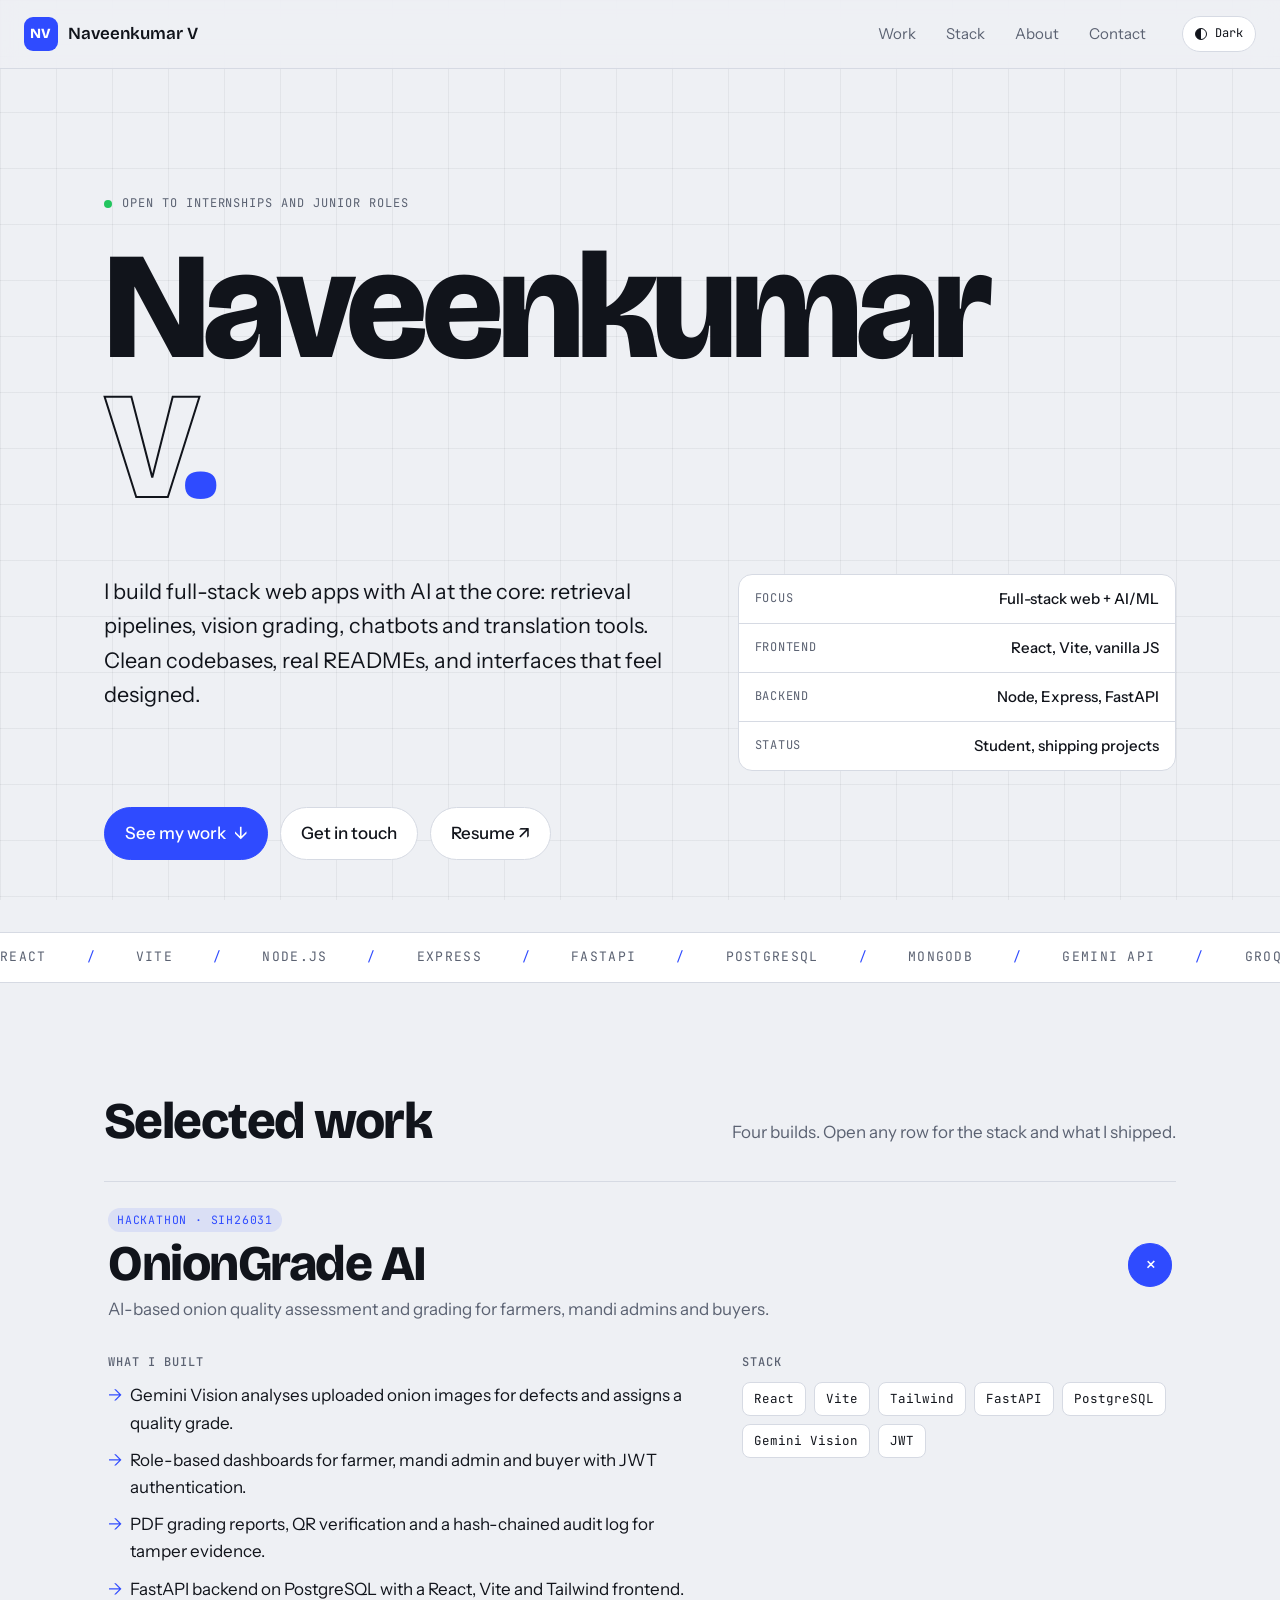
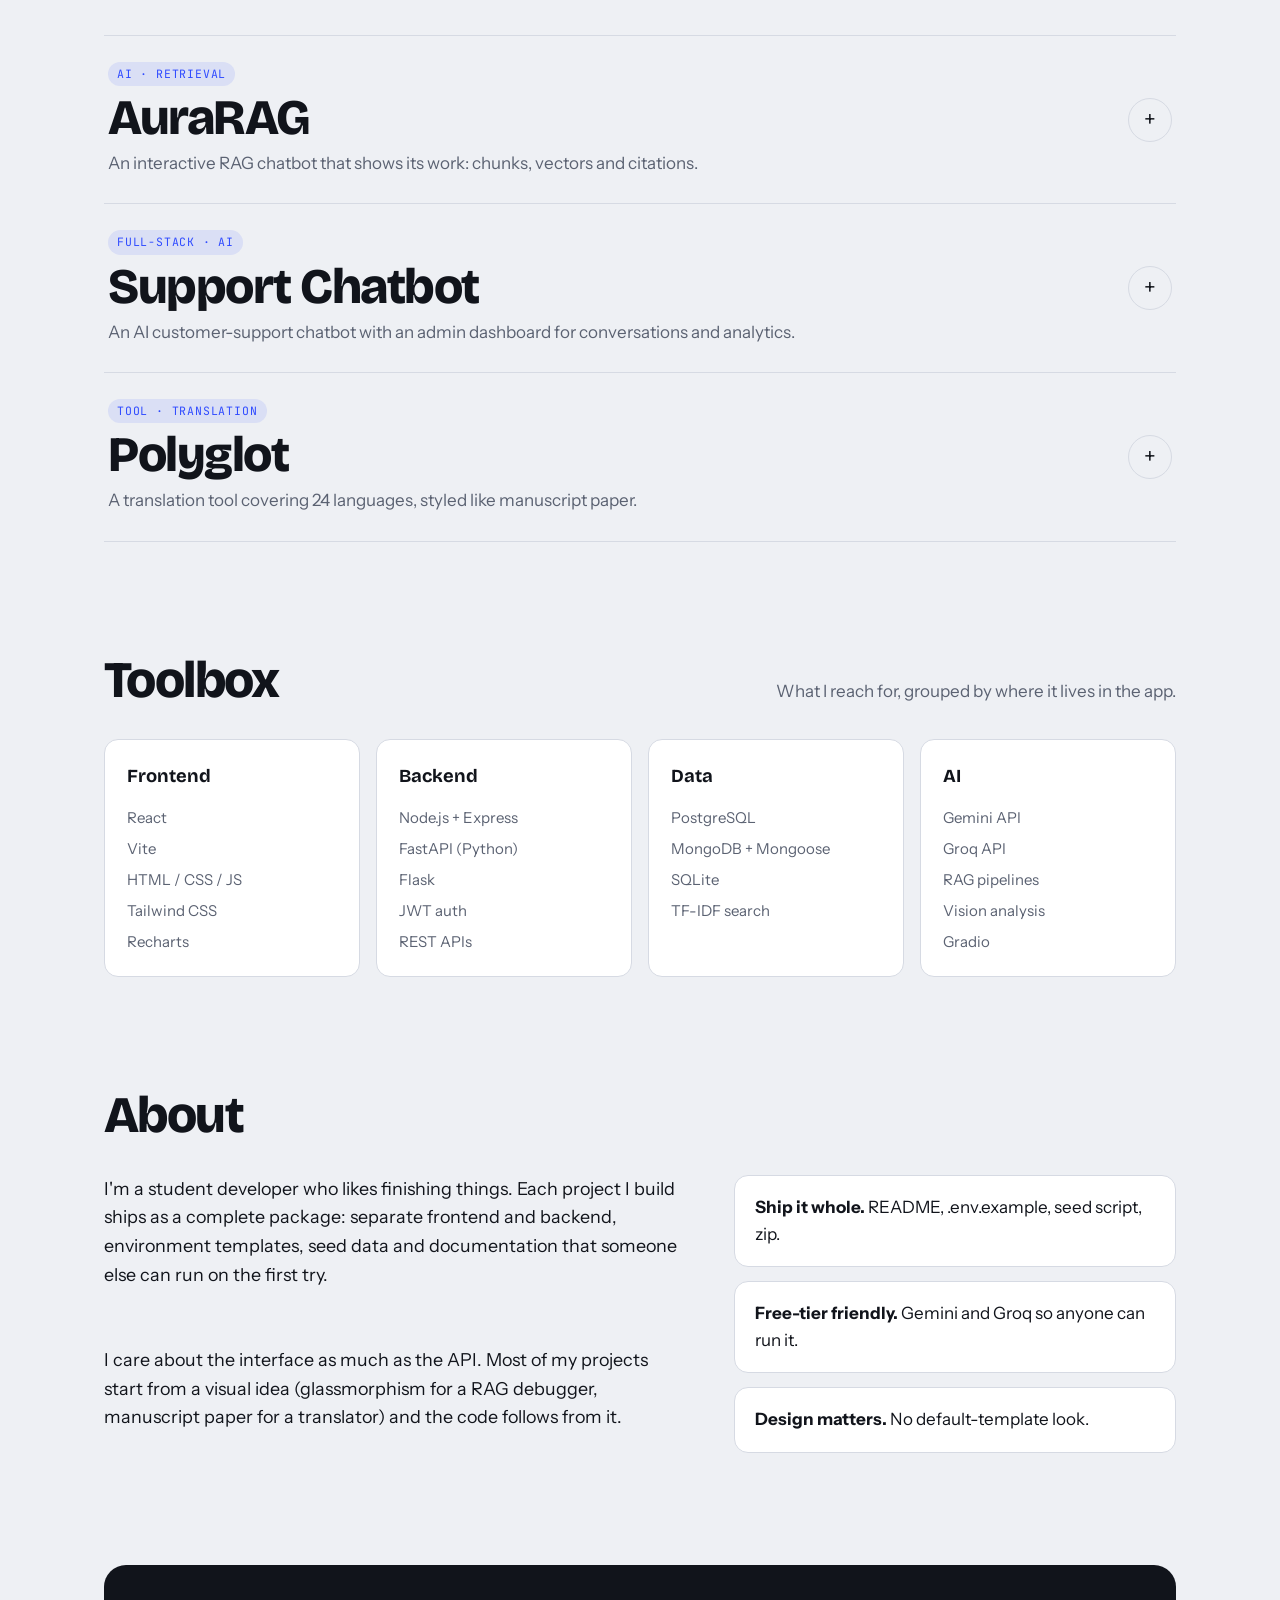
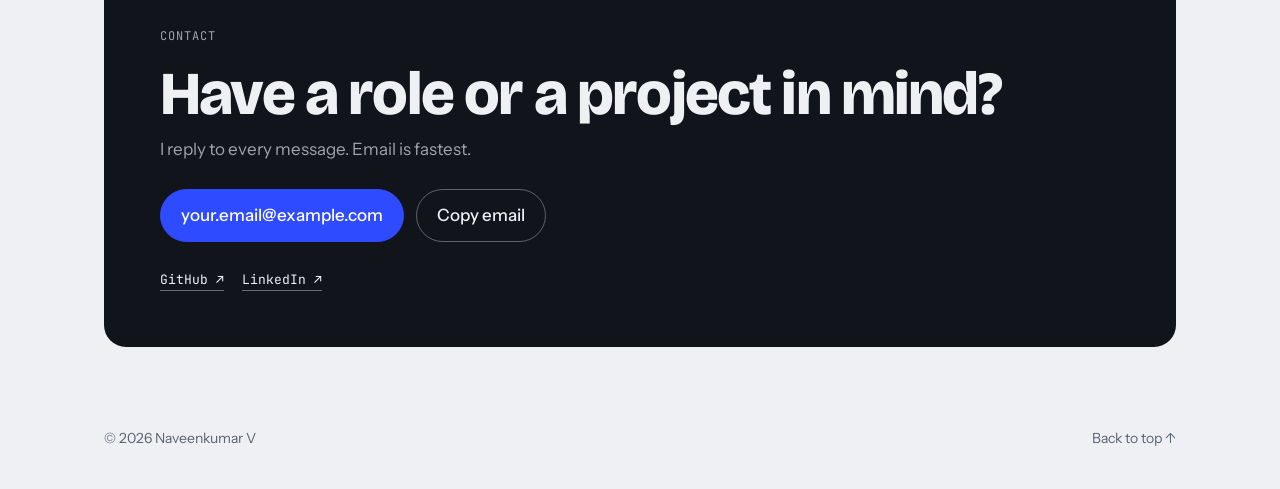
==== portfolio/index.html @ d22dcb15 "first commit" ====
<!doctype html>
<html lang="en">
<head>
  <meta charset="utf-8" />
  <meta name="viewport" content="width=device-width, initial-scale=1" />
  <title>Naveenkumar V — Full-Stack Developer</title>
  <meta name="description" content="Portfolio of Naveenkumar V, a full-stack developer building AI-powered web applications." />
  <meta name="theme-color" content="#2f4bff" />
  <link rel="icon" type="image/svg+xml" href="favicon.svg" />
  <meta property="og:type" content="website" />
  <meta property="og:title" content="Naveenkumar V — Full-Stack Developer" />
  <meta property="og:description" content="Full-stack web apps with AI at the core: RAG, vision grading, chatbots and translation tools." />
  <meta name="twitter:card" content="summary" />
  <link rel="preconnect" href="https://fonts.googleapis.com" />
  <link rel="preconnect" href="https://fonts.gstatic.com" crossorigin />
  <link href="https://fonts.googleapis.com/css2?family=Bricolage+Grotesque:opsz,wght@12..96,400;12..96,600;12..96,800&family=Instrument+Sans:wght@400;500;600&family=JetBrains+Mono:wght@400;500&display=swap" rel="stylesheet" />
  <link rel="stylesheet" href="style.css" />
  <script>
    // Apply saved theme before paint to avoid a flash
    try {
      var t = localStorage.getItem("theme");
      if (t) document.documentElement.setAttribute("data-theme", t);
    } catch (e) {}
    document.documentElement.classList.add("js");
  </script>
</head>
<body>
  <a class="skip" href="#work">Skip to projects</a>

  <header class="nav" id="top">
    <a class="brand" href="#top" aria-label="Naveenkumar V, home">
      <span class="brand-mark">NV</span>
      <span class="brand-name">Naveenkumar V</span>
    </a>
    <nav class="nav-links" aria-label="Primary">
      <a href="#work">Work</a>
      <a href="#stack">Stack</a>
      <a href="#about">About</a>
      <a href="#contact">Contact</a>
    </nav>
    <button class="theme-toggle" id="themeToggle" type="button" aria-label="Toggle light and dark theme">
      <span class="theme-dot"></span>
      <span class="theme-label" id="themeLabel">Dark</span>
    </button>
  </header>

  <main>
    <!-- HERO -->
    <section class="hero wrap">
      <p class="eyebrow reveal"><span class="pulse"></span> Open to internships and junior roles</p>
      <h1 class="hero-title reveal">
        <span>Naveenkumar</span>
        <span class="outline">V<span class="dot">.</span></span>
      </h1>
      <div class="hero-grid">
        <p class="hero-lede reveal">
          I build full-stack web apps with AI at the core: retrieval pipelines,
          vision grading, chatbots and translation tools. Clean codebases, real
          READMEs, and interfaces that feel designed.
        </p>
        <dl class="specs reveal" aria-label="Quick facts">
          <div><dt>Focus</dt><dd>Full-stack web + AI/ML</dd></div>
          <div><dt>Frontend</dt><dd>React, Vite, vanilla JS</dd></div>
          <div><dt>Backend</dt><dd>Node, Express, FastAPI</dd></div>
          <div><dt>Status</dt><dd>Student, shipping projects</dd></div>
        </dl>
      </div>
      <div class="hero-cta reveal">
        <a class="btn primary" href="#work">See my work <span aria-hidden="true">↓</span></a>
        <a class="btn" href="#contact">Get in touch</a>
        <a class="btn" id="resumeLink" href="#" hidden target="_blank" rel="noopener">Resume ↗</a>
      </div>
    </section>

    <!-- MARQUEE -->
    <div class="marquee" aria-hidden="true">
      <div class="marquee-track">
        <span>React</span><span>Vite</span><span>Node.js</span><span>Express</span><span>FastAPI</span>
        <span>PostgreSQL</span><span>MongoDB</span><span>Gemini API</span><span>Groq</span><span>RAG</span>
        <span>JWT Auth</span><span>Tailwind</span>
        <span>React</span><span>Vite</span><span>Node.js</span><span>Express</span><span>FastAPI</span>
        <span>PostgreSQL</span><span>MongoDB</span><span>Gemini API</span><span>Groq</span><span>RAG</span>
        <span>JWT Auth</span><span>Tailwind</span>
      </div>
    </div>

    <!-- WORK -->
    <section class="wrap section" id="work">
      <div class="section-head reveal">
        <h2>Selected work</h2>
        <p class="muted">Four builds. Open any row for the stack and what I shipped.</p>
      </div>
      <ul class="projects" id="projectList"></ul>
    </section>

    <!-- STACK -->
    <section class="wrap section" id="stack">
      <div class="section-head reveal">
        <h2>Toolbox</h2>
        <p class="muted">What I reach for, grouped by where it lives in the app.</p>
      </div>
      <div class="stack-grid" id="stackGrid"></div>
    </section>

    <!-- ABOUT -->
    <section class="wrap section about" id="about">
      <div class="section-head reveal">
        <h2>About</h2>
      </div>
      <div class="about-body">
        <p class="reveal">
          I'm a student developer who likes finishing things. Each project I
          build ships as a complete package: separate frontend and backend,
          environment templates, seed data and documentation that someone else
          can run on the first try.
        </p>
        <p class="reveal">
          I care about the interface as much as the API. Most of my projects
          start from a visual idea (glassmorphism for a RAG debugger, manuscript
          paper for a translator) and the code follows from it.
        </p>
        <ul class="principles reveal">
          <li><strong>Ship it whole.</strong> README, .env.example, seed script, zip.</li>
          <li><strong>Free-tier friendly.</strong> Gemini and Groq so anyone can run it.</li>
          <li><strong>Design matters.</strong> No default-template look.</li>
        </ul>
      </div>
    </section>

    <!-- EDUCATION (shown only when EDUCATION in script.js has entries) -->
    <section class="wrap section" id="education" hidden>
      <div class="section-head reveal">
        <h2>Education</h2>
      </div>
      <ul class="timeline" id="timeline"></ul>
    </section>

    <!-- CONTACT -->
    <section class="wrap section contact" id="contact">
      <div class="contact-card reveal">
        <p class="eyebrow">Contact</p>
        <h2>Have a role or a project in mind?</h2>
        <p class="muted">I reply to every message. Email is fastest.</p>
        <div class="contact-actions">
          <a class="btn primary" id="emailLink" href="mailto:your.email@example.com">your.email@example.com</a>
          <button class="btn" id="copyEmail" type="button">Copy email</button>
        </div>
        <ul class="socials" id="socials"></ul>
      </div>
    </section>
  </main>

  <footer class="footer wrap">
    <span>© <span id="year"></span> Naveenkumar V</span>
    <a href="#top">Back to top ↑</a>
  </footer>

  <script src="script.js"></script>
</body>
</html>
---- portfolio/style.css ----
/* ==========================================================
   Layout concept: oversized type on a faint engineering grid,
   one cobalt accent, projects as expandable spec rows.
   ========================================================== */

:root {
  --bg: #eef0f4;
  --bg-elev: #ffffff;
  --fg: #11141b;
  --muted: #5b6272;
  --line: #d6dae3;
  --accent: #2f4bff;
  --accent-fg: #ffffff;
  --accent-soft: rgba(47, 75, 255, 0.1);
  --grid: rgba(17, 20, 27, 0.055);

  --font-display: "Bricolage Grotesque", "Segoe UI", system-ui, sans-serif;
  --font-body: "Instrument Sans", "Segoe UI", system-ui, sans-serif;
  --font-mono: "JetBrains Mono", ui-monospace, "SFMono-Regular", Menlo, monospace;

  --radius: 14px;
  --wrap: 1120px;
  color-scheme: light;
}

@media (prefers-color-scheme: dark) {
  :root:not([data-theme="light"]) {
    --bg: #0d1017;
    --bg-elev: #151a24;
    --fg: #eceef4;
    --muted: #9099ad;
    --line: #262d3b;
    --accent: #8394ff;
    --accent-fg: #0d1017;
    --accent-soft: rgba(131, 148, 255, 0.14);
    --grid: rgba(236, 238, 244, 0.05);
    color-scheme: dark;
  }
}
:root[data-theme="dark"] {
  --bg: #0d1017;
  --bg-elev: #151a24;
  --fg: #eceef4;
  --muted: #9099ad;
  --line: #262d3b;
  --accent: #8394ff;
  --accent-fg: #0d1017;
  --accent-soft: rgba(131, 148, 255, 0.14);
  --grid: rgba(236, 238, 244, 0.05);
  color-scheme: dark;
}

*,
*::before,
*::after { box-sizing: border-box; }

html { scroll-behavior: smooth; scroll-padding-top: 84px; }

body {
  margin: 0;
  background: var(--bg);
  color: var(--fg);
  font-family: var(--font-body);
  font-size: 17px;
  line-height: 1.6;
  -webkit-font-smoothing: antialiased;
  background-image:
    linear-gradient(var(--grid) 1px, transparent 1px),
    linear-gradient(90deg, var(--grid) 1px, transparent 1px);
  background-size: 56px 56px;
  background-attachment: fixed;
}

a { color: inherit; text-decoration: none; }
ul { list-style: none; margin: 0; padding: 0; }
h1, h2, h3, p, dl, dd { margin: 0; }
button { font: inherit; color: inherit; }

:focus-visible {
  outline: 2px solid var(--accent);
  outline-offset: 3px;
  border-radius: 6px;
}

.wrap {
  width: 100%;
  max-width: var(--wrap);
  margin-inline: auto;
  padding-inline: 24px;
}

.skip {
  position: absolute;
  left: -999px;
  top: 8px;
  background: var(--accent);
  color: var(--accent-fg);
  padding: 8px 14px;
  border-radius: 8px;
  z-index: 100;
}
.skip:focus { left: 12px; }

.muted { color: var(--muted); }

/* ---------- NAV ---------- */
.nav {
  position: sticky;
  top: 0;
  z-index: 50;
  display: flex;
  align-items: center;
  gap: 24px;
  padding: 14px 24px;
  background: color-mix(in srgb, var(--bg) 82%, transparent);
  backdrop-filter: blur(12px);
  -webkit-backdrop-filter: blur(12px);
  border-bottom: 1px solid var(--line);
}
.brand { display: flex; align-items: center; gap: 10px; font-family: var(--font-display); font-weight: 600; }
.brand-mark {
  display: grid;
  place-items: center;
  width: 34px;
  height: 34px;
  border-radius: 9px;
  background: var(--accent);
  color: var(--accent-fg);
  font-weight: 800;
  font-size: 14px;
  letter-spacing: 0.02em;
}
.nav-links { display: flex; gap: 6px; margin-left: auto; }
.nav-links a {
  padding: 8px 12px;
  border-radius: 8px;
  font-size: 15px;
  color: var(--muted);
  transition: color 0.2s, background 0.2s;
}
.nav-links a:hover { color: var(--fg); background: var(--accent-soft); }

.theme-toggle {
  display: inline-flex;
  align-items: center;
  gap: 8px;
  padding: 7px 12px;
  border: 1px solid var(--line);
  border-radius: 999px;
  background: var(--bg-elev);
  cursor: pointer;
  font-family: var(--font-mono);
  font-size: 12px;
}
.theme-dot {
  width: 12px;
  height: 12px;
  border-radius: 50%;
  background: linear-gradient(90deg, var(--fg) 50%, var(--bg-elev) 50%);
  border: 1.5px solid var(--fg);
}

/* ---------- HERO ---------- */
.hero { padding-block: clamp(56px, 10vw, 120px) clamp(40px, 6vw, 72px); }

.eyebrow {
  display: inline-flex;
  align-items: center;
  gap: 10px;
  font-family: var(--font-mono);
  font-size: 12px;
  letter-spacing: 0.08em;
  text-transform: uppercase;
  color: var(--muted);
}
.pulse {
  width: 8px;
  height: 8px;
  border-radius: 50%;
  background: #22c55e;
  box-shadow: 0 0 0 0 rgba(34, 197, 94, 0.6);
  animation: pulse 2s infinite;
}
@keyframes pulse {
  70% { box-shadow: 0 0 0 10px rgba(34, 197, 94, 0); }
  100% { box-shadow: 0 0 0 0 rgba(34, 197, 94, 0); }
}

.hero-title {
  margin-top: 22px;
  font-family: var(--font-display);
  font-weight: 800;
  font-size: clamp(3.2rem, 12.5vw, 9.5rem);
  line-height: 0.92;
  letter-spacing: -0.04em;
  display: flex;
  flex-direction: column;
}
.hero-title .outline {
  color: transparent;
  -webkit-text-stroke: 2px var(--fg);
}
.hero-title .dot { color: var(--accent); -webkit-text-stroke: 0; }

.hero-grid {
  display: grid;
  grid-template-columns: 1.3fr 1fr;
  gap: clamp(24px, 5vw, 64px);
  margin-top: clamp(32px, 5vw, 56px);
  align-items: start;
}
.hero-lede { font-size: clamp(1.1rem, 2vw, 1.35rem); max-width: 34em; }

.specs {
  display: grid;
  border: 1px solid var(--line);
  border-radius: var(--radius);
  background: var(--bg-elev);
  overflow: hidden;
}
.specs div {
  display: flex;
  justify-content: space-between;
  gap: 16px;
  padding: 12px 16px;
  border-bottom: 1px solid var(--line);
}
.specs div:last-child { border-bottom: 0; }
.specs dt { font-family: var(--font-mono); font-size: 12px; text-transform: uppercase; letter-spacing: 0.06em; color: var(--muted); align-self: center; }
.specs dd { font-weight: 500; text-align: right; font-size: 15px; }

.hero-cta { display: flex; flex-wrap: wrap; gap: 12px; margin-top: 36px; }

.btn {
  display: inline-flex;
  align-items: center;
  gap: 8px;
  padding: 12px 20px;
  border: 1px solid var(--line);
  border-radius: 999px;
  background: var(--bg-elev);
  font-weight: 500;
  cursor: pointer;
  transition: transform 0.2s, border-color 0.2s, background 0.2s;
}
.btn:hover { transform: translateY(-2px); border-color: var(--accent); }
.btn.primary { background: var(--accent); color: var(--accent-fg); border-color: var(--accent); }

/* ---------- MARQUEE ---------- */
.marquee {
  overflow: hidden;
  border-block: 1px solid var(--line);
  background: var(--bg-elev);
  padding: 14px 0;
}
.marquee-track { display: flex; gap: 40px; width: max-content; animation: scroll 38s linear infinite; }
.marquee-track span {
  font-family: var(--font-mono);
  font-size: 13px;
  text-transform: uppercase;
  letter-spacing: 0.1em;
  color: var(--muted);
  white-space: nowrap;
}
.marquee-track span::after { content: "/"; margin-left: 40px; color: var(--accent); }
@keyframes scroll { to { transform: translateX(-50%); } }

/* ---------- SECTIONS ---------- */
.section { padding-block: clamp(64px, 9vw, 112px) 0; }
.section-head { display: flex; flex-wrap: wrap; align-items: baseline; justify-content: space-between; gap: 8px 24px; margin-bottom: 32px; }
.section-head h2 {
  font-family: var(--font-display);
  font-weight: 800;
  font-size: clamp(2rem, 5vw, 3.2rem);
  letter-spacing: -0.03em;
  line-height: 1.05;
}

/* ---------- PROJECTS ---------- */
.projects { border-top: 1px solid var(--line); }
.project { border-bottom: 1px solid var(--line); }

.project-btn {
  width: 100%;
  display: grid;
  grid-template-columns: 1fr auto;
  align-items: center;
  gap: 8px 24px;
  padding: 26px 4px;
  background: none;
  border: 0;
  text-align: left;
  cursor: pointer;
}
.project-meta { display: flex; flex-wrap: wrap; align-items: center; gap: 8px 14px; margin-bottom: 6px; }
.tag {
  font-family: var(--font-mono);
  font-size: 11.5px;
  text-transform: uppercase;
  letter-spacing: 0.07em;
  padding: 3px 9px;
  border-radius: 999px;
  background: var(--accent-soft);
  color: var(--accent);
}
.project-name {
  font-family: var(--font-display);
  font-weight: 800;
  font-size: clamp(1.7rem, 4.6vw, 3.1rem);
  letter-spacing: -0.03em;
  line-height: 1.05;
  transition: color 0.2s, transform 0.25s;
}
.project-btn:hover .project-name { color: var(--accent); transform: translateX(6px); }
.project-tagline { color: var(--muted); margin-top: 6px; max-width: 46em; }

.plus {
  width: 44px;
  height: 44px;
  display: grid;
  place-items: center;
  border: 1px solid var(--line);
  border-radius: 50%;
  font-size: 22px;
  line-height: 1;
  transition: transform 0.3s, background 0.2s, color 0.2s;
}
.project-btn[aria-expanded="true"] .plus { transform: rotate(45deg); background: var(--accent); color: var(--accent-fg); border-color: var(--accent); }

.project-panel {
  display: grid;
  grid-template-rows: 0fr;
  transition: grid-template-rows 0.35s ease;
}
.project-panel.open { grid-template-rows: 1fr; }
.project-panel > div { overflow: hidden; min-height: 0; }

.panel-inner {
  display: grid;
  grid-template-columns: 1.4fr 1fr;
  gap: 32px;
  padding: 4px 4px 32px;
}
.panel-inner h4 {
  margin: 0 0 10px;
  font-family: var(--font-mono);
  font-size: 12px;
  text-transform: uppercase;
  letter-spacing: 0.08em;
  color: var(--muted);
  font-weight: 500;
}
.highlights { display: grid; gap: 10px; }
.highlights li { position: relative; padding-left: 22px; }
.highlights li::before { content: "→"; position: absolute; left: 0; color: var(--accent); }

.chips { display: flex; flex-wrap: wrap; gap: 8px; }
.chip {
  font-family: var(--font-mono);
  font-size: 12.5px;
  padding: 6px 11px;
  border: 1px solid var(--line);
  border-radius: 8px;
  background: var(--bg-elev);
}
.project-links { display: flex; flex-wrap: wrap; gap: 10px; margin-top: 18px; }
.project-links .btn { padding: 9px 16px; font-size: 14.5px; }

/* ---------- STACK ---------- */
.stack-grid { display: grid; grid-template-columns: repeat(4, 1fr); gap: 16px; }
.stack-card {
  padding: 22px;
  border: 1px solid var(--line);
  border-radius: var(--radius);
  background: var(--bg-elev);
  transition: transform 0.25s, border-color 0.25s;
}
.stack-card:hover { transform: translateY(-4px); border-color: var(--accent); }
.stack-card h3 { font-family: var(--font-display); font-size: 1.15rem; margin-bottom: 14px; }
.stack-card ul { display: grid; gap: 7px; color: var(--muted); font-size: 15px; }

/* ---------- ABOUT ---------- */
.about-body { display: grid; grid-template-columns: 1.3fr 1fr; gap: 20px 56px; align-items: start; }
.about-body p { font-size: 1.12rem; }
.about-body p + p { margin-top: 16px; }
.principles { grid-column: 2; grid-row: 1 / span 2; display: grid; gap: 14px; }
.principles li { padding: 18px 20px; border: 1px solid var(--line); border-radius: var(--radius); background: var(--bg-elev); }
.about-body > p:first-child { grid-column: 1; }
.about-body > p:nth-child(2) { grid-column: 1; }

/* ---------- EDUCATION ---------- */
.timeline { border-top: 1px solid var(--line); }
.timeline-item {
  display: grid;
  grid-template-columns: 180px 1fr;
  gap: 8px 24px;
  padding: 22px 4px;
  border-bottom: 1px solid var(--line);
}
.timeline-period { font-family: var(--font-mono); font-size: 13px; color: var(--accent); padding-top: 4px; }
.timeline-item h3 { font-family: var(--font-display); font-size: 1.3rem; }
@media (max-width: 640px) { .timeline-item { grid-template-columns: 1fr; } }

/* ---------- CONTACT ---------- */
.contact-card {
  padding: clamp(28px, 5vw, 56px);
  border-radius: 22px;
  background: var(--fg);
  color: var(--bg);
}
.contact-card .eyebrow, .contact-card .muted { color: color-mix(in srgb, var(--bg) 65%, transparent); }
.contact-card h2 {
  font-family: var(--font-display);
  font-weight: 800;
  font-size: clamp(2rem, 5.5vw, 3.8rem);
  letter-spacing: -0.03em;
  line-height: 1.05;
  margin: 14px 0 10px;
  max-width: 14em;
}
.contact-actions { display: flex; flex-wrap: wrap; gap: 12px; margin-top: 26px; }
.contact-card .btn { background: transparent; color: var(--bg); border-color: color-mix(in srgb, var(--bg) 35%, transparent); }
.contact-card .btn.primary { background: var(--accent); color: var(--accent-fg); border-color: var(--accent); overflow-wrap: anywhere; }
.socials { display: flex; flex-wrap: wrap; gap: 18px; margin-top: 28px; font-family: var(--font-mono); font-size: 13px; }
.socials a { border-bottom: 1px solid color-mix(in srgb, var(--bg) 40%, transparent); padding-bottom: 2px; }
.socials a:hover { border-color: var(--accent); }

/* ---------- FOOTER ---------- */
.footer {
  display: flex;
  justify-content: space-between;
  gap: 16px;
  padding-block: 40px;
  margin-top: 40px;
  color: var(--muted);
  font-size: 14px;
}

/* ---------- REVEAL ---------- */
.js .reveal { opacity: 0; transform: translateY(18px); transition: opacity 0.7s ease, transform 0.7s ease; }
.js .reveal.in { opacity: 1; transform: none; }

/* ---------- RESPONSIVE ---------- */
@media (max-width: 900px) {
  .stack-grid { grid-template-columns: repeat(2, 1fr); }
  .hero-grid, .about-body, .panel-inner { grid-template-columns: 1fr; }
  .principles { grid-column: 1; grid-row: auto; }
}
@media (max-width: 640px) {
  body { font-size: 16px; }
  .nav { padding-inline: 16px; gap: 12px; }
  .brand-name { display: none; }
  .nav-links { gap: 0; }
  .nav-links a { padding: 8px 8px; font-size: 14px; }
  .wrap { padding-inline: 16px; }
  .stack-grid { grid-template-columns: 1fr; }
  .hero-title .outline { -webkit-text-stroke-width: 1.5px; }
  .footer { flex-direction: column; }
}
@media (prefers-reduced-motion: reduce) {
  html { scroll-behavior: auto; }
  .marquee-track, .pulse { animation: none; }
  .js .reveal { opacity: 1; transform: none; transition: none; }
  .project-panel { transition: none; }
}
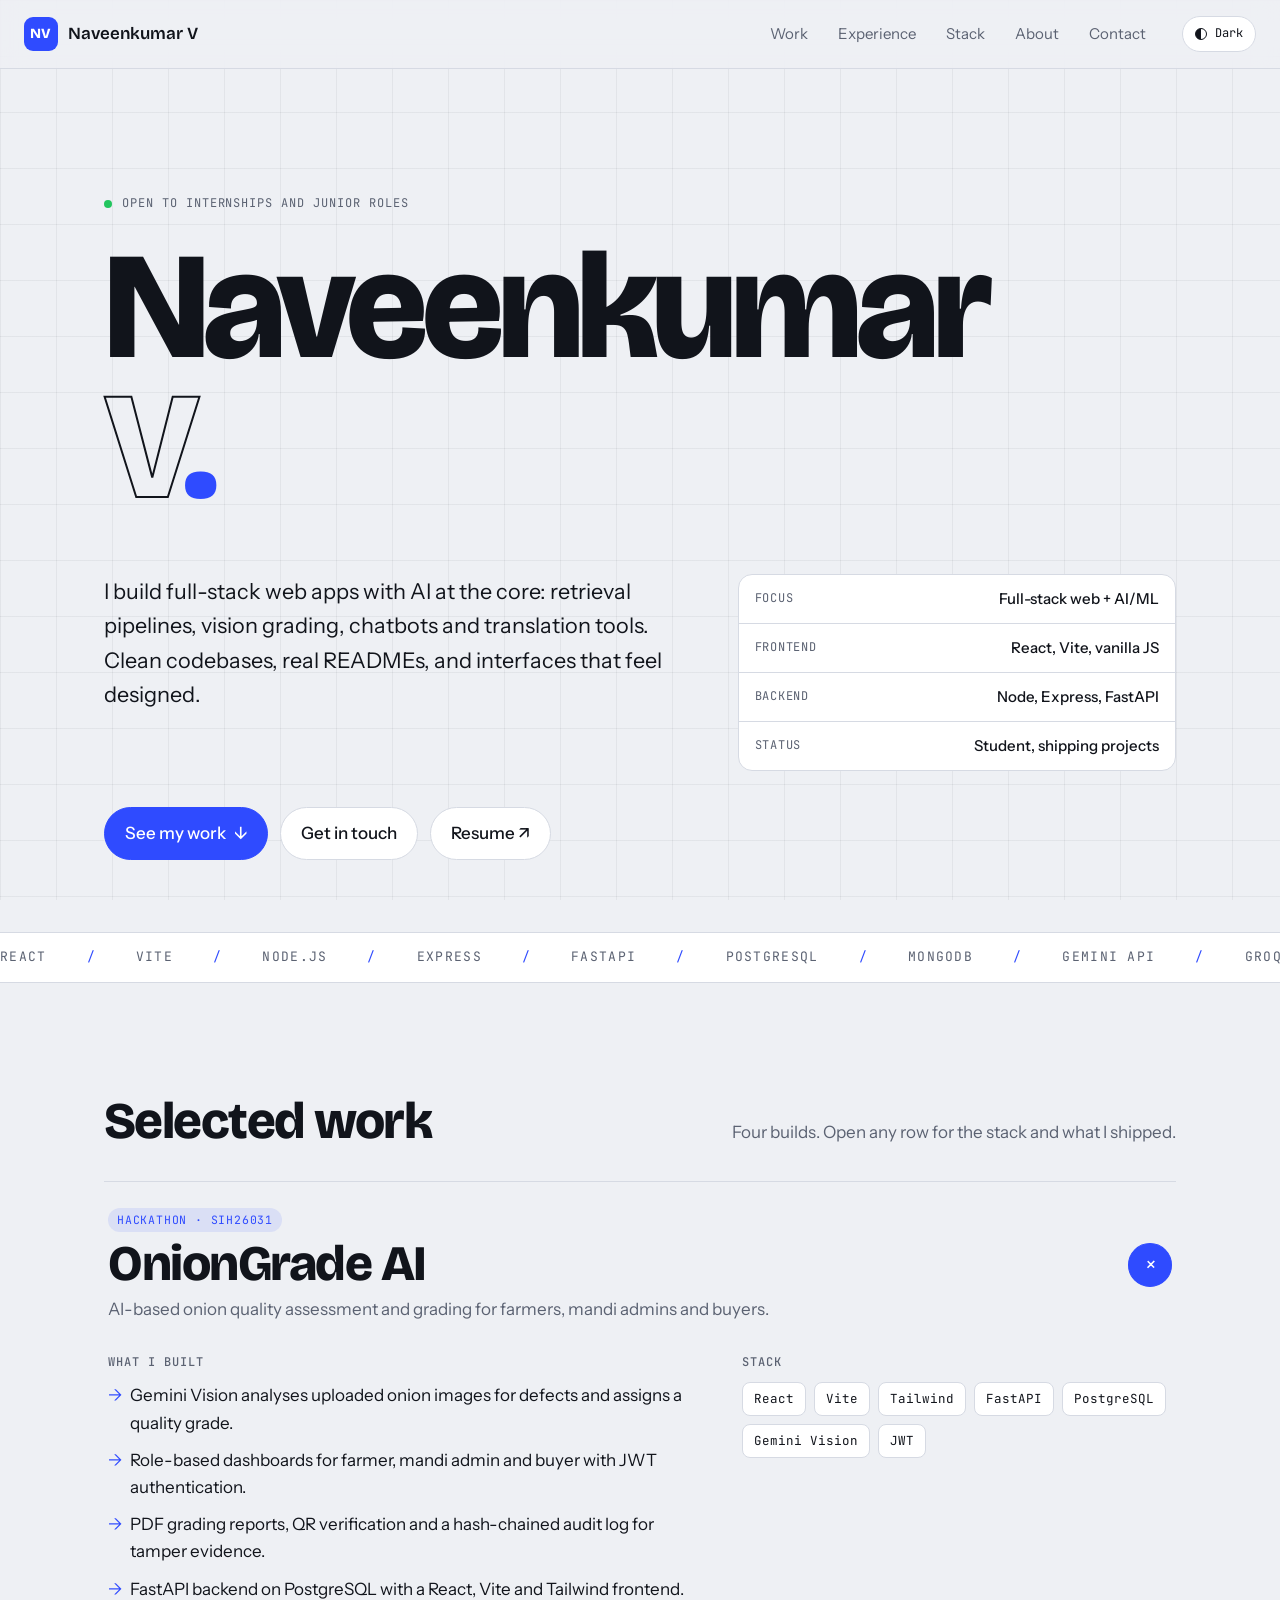
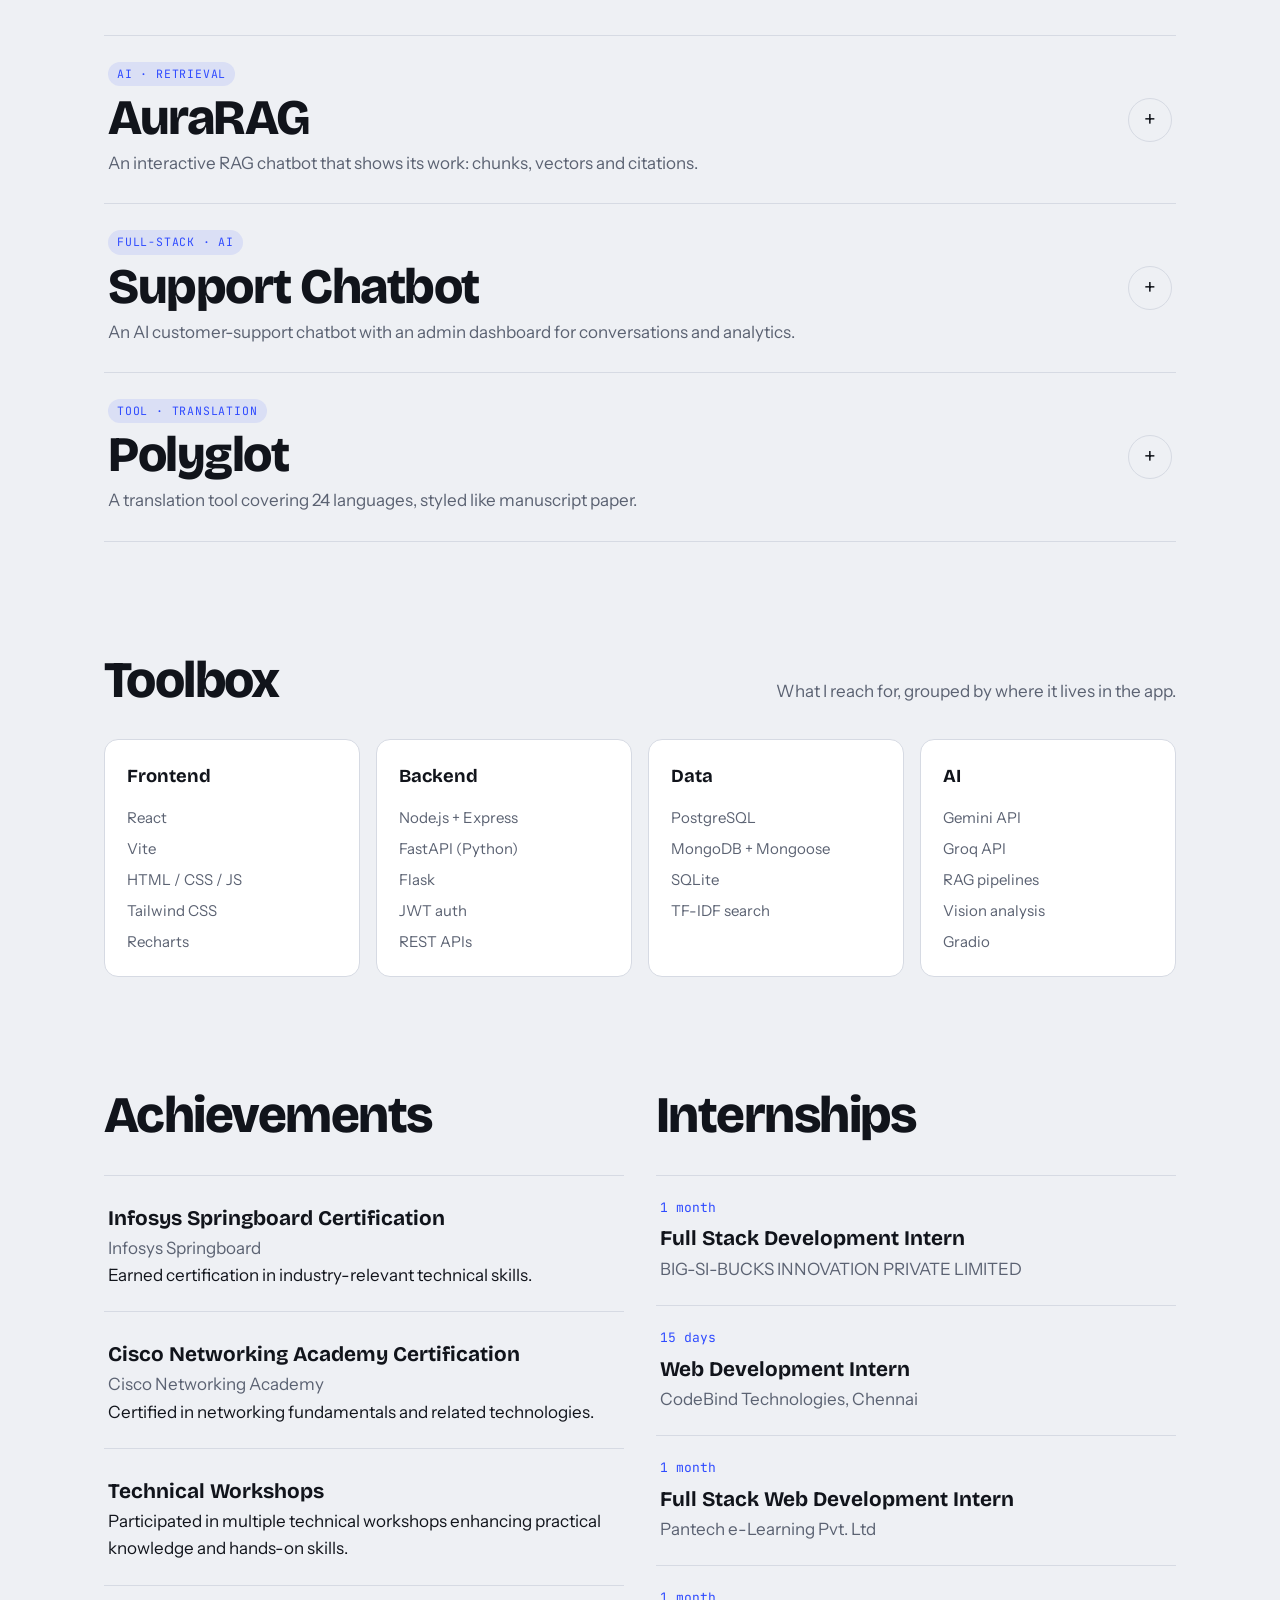
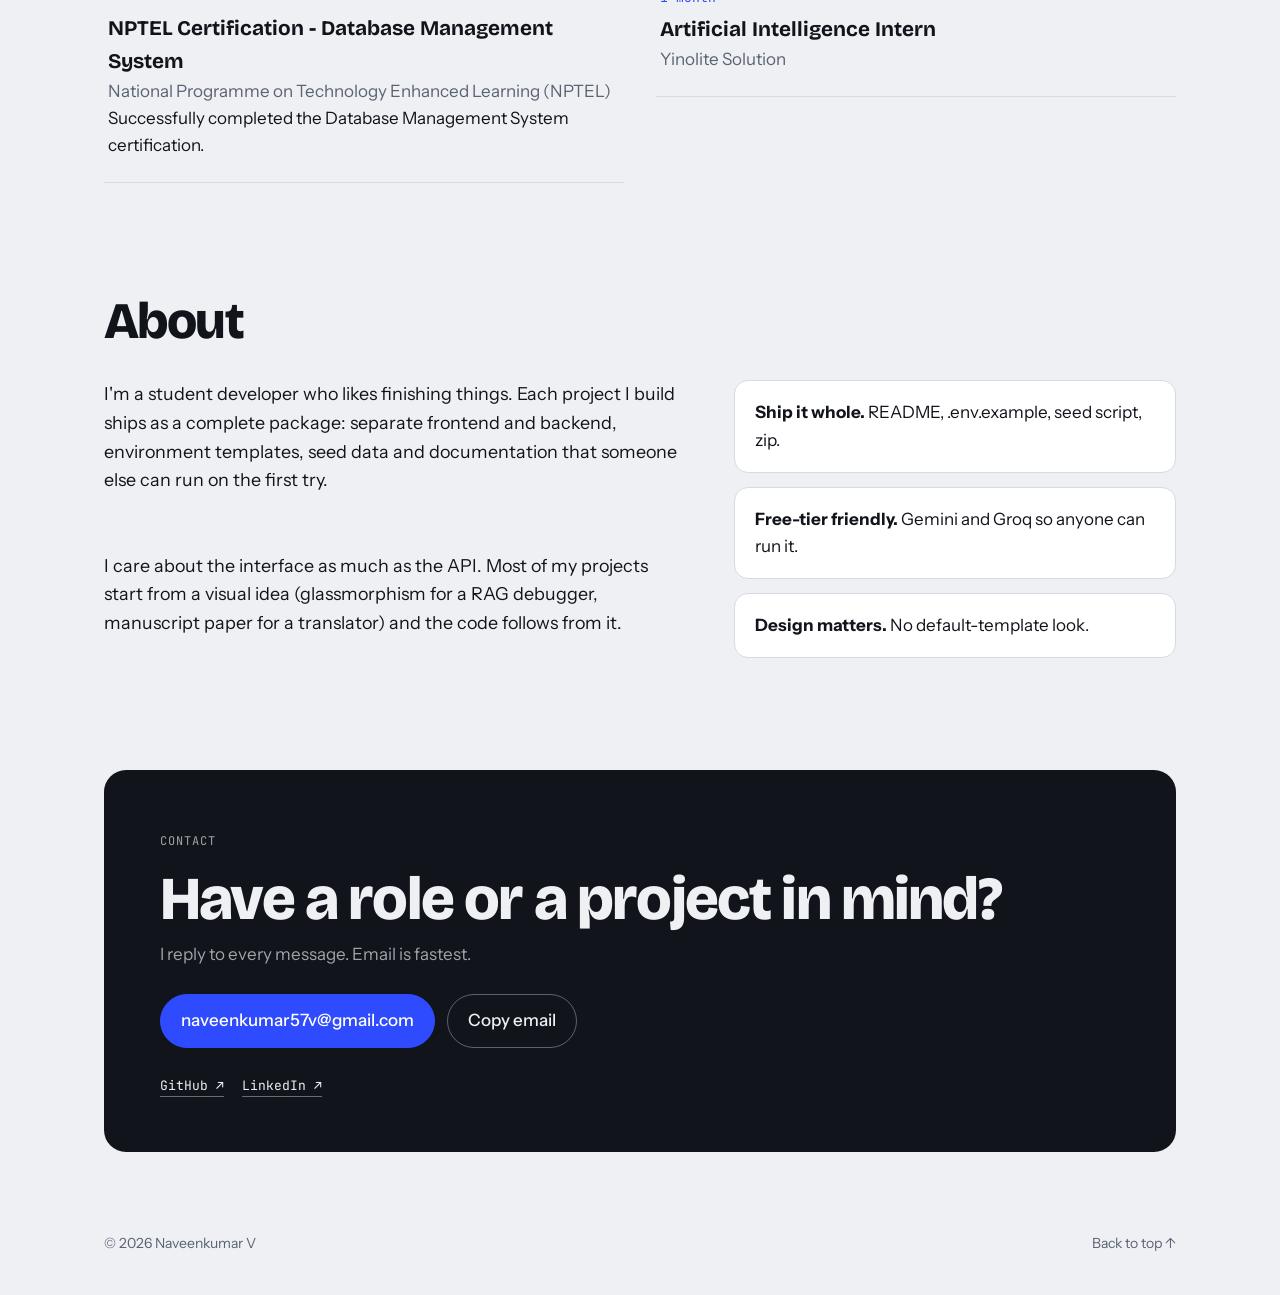
==== commit 59b3123c: "Update portfolio achievements and internships" ====
--- a/portfolio/index.html
+++ b/portfolio/index.html
@@ -34,6 +34,7 @@
     </a>
     <nav class="nav-links" aria-label="Primary">
       <a href="#work">Work</a>
+      <a href="#experience">Experience</a>
       <a href="#stack">Stack</a>
       <a href="#about">About</a>
       <a href="#contact">Contact</a>
@@ -102,6 +103,31 @@
       <div class="stack-grid" id="stackGrid"></div>
     </section>
 
+    <!-- ACHIEVEMENTS + INTERNSHIPS -->
+    <div class="credentials wrap">
+      <section class="section credentials-column" id="achievements" hidden>
+        <div class="section-head reveal">
+          <h2>Achievements</h2>
+        </div>
+        <ul class="timeline" id="achievementList"></ul>
+      </section>
+
+      <section class="section credentials-column" id="experience" hidden>
+        <div class="section-head reveal">
+          <h2>Internships</h2>
+        </div>
+        <ul class="timeline" id="experienceList"></ul>
+      </section>
+    </div>
+
+    <!-- EDUCATION (shown only when EDUCATION in script.js has entries) -->
+    <section class="wrap section" id="education" hidden>
+      <div class="section-head reveal">
+        <h2>Education</h2>
+      </div>
+      <ul class="timeline" id="timeline"></ul>
+    </section>
+
     <!-- ABOUT -->
     <section class="wrap section about" id="about">
       <div class="section-head reveal">
@@ -127,14 +153,6 @@
       </div>
     </section>
 
-    <!-- EDUCATION (shown only when EDUCATION in script.js has entries) -->
-    <section class="wrap section" id="education" hidden>
-      <div class="section-head reveal">
-        <h2>Education</h2>
-      </div>
-      <ul class="timeline" id="timeline"></ul>
-    </section>
-
     <!-- CONTACT -->
     <section class="wrap section contact" id="contact">
       <div class="contact-card reveal">
@@ -157,4 +175,4 @@
 
   <script src="script.js"></script>
 </body>
-</html>
+</html>
--- a/portfolio/style.css
+++ b/portfolio/style.css
@@ -1,8 +1,3 @@
-/* ==========================================================
-   Layout concept: oversized type on a faint engineering grid,
-   one cobalt accent, projects as expandable spec rows.
-   ========================================================== */
-
 :root {
   --bg: #eef0f4;
   --bg-elev: #ffffff;
@@ -388,6 +383,19 @@
 .about-body > p:first-child { grid-column: 1; }
 .about-body > p:nth-child(2) { grid-column: 1; }
 
+/* ---------- ACHIEVEMENTS + INTERNSHIPS ---------- */
+.credentials {
+  display: grid;
+  grid-template-columns: repeat(2, minmax(0, 1fr));
+  gap: 32px;
+}
+.credentials-column { min-width: 0; }
+.credentials-column .timeline-item {
+  grid-template-columns: 1fr;
+  gap: 4px;
+}
+.credentials-column .timeline-period { padding-top: 0; }
+
 /* ---------- EDUCATION ---------- */
 .timeline { border-top: 1px solid var(--line); }
 .timeline-item {
@@ -445,6 +453,7 @@
   .stack-grid { grid-template-columns: repeat(2, 1fr); }
   .hero-grid, .about-body, .panel-inner { grid-template-columns: 1fr; }
   .principles { grid-column: 1; grid-row: auto; }
+  .credentials { grid-template-columns: 1fr; gap: 0; }
 }
 @media (max-width: 640px) {
   body { font-size: 16px; }
@@ -463,3 +472,13 @@
   .js .reveal { opacity: 1; transform: none; transition: none; }
   .project-panel { transition: none; }
 }
+
+/* ---------- ACHIEVEMENT LINK ---------- */
+.ach-link {
+  display: inline-block;
+  margin-top: 8px;
+  font-family: var(--font-mono);
+  font-size: 13px;
+  color: var(--accent);
+  border-bottom: 1px solid var(--accent);
+}
